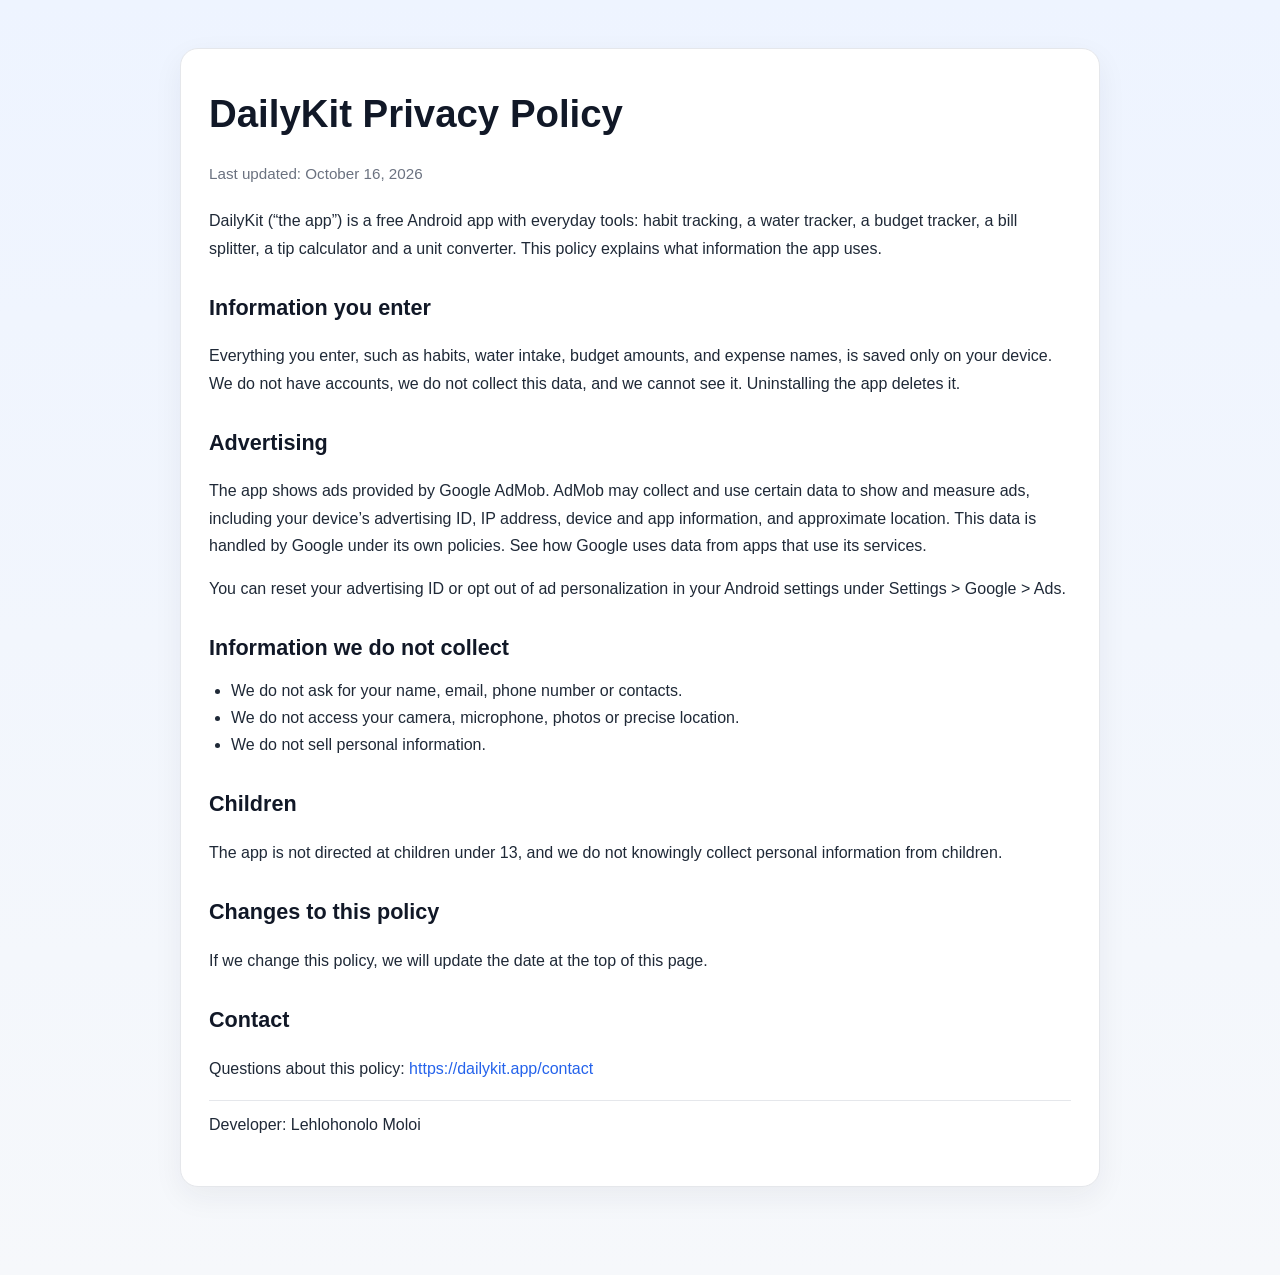
==== index.html @ 83812784 "Create DailyKit privacy policy landing page" ====
<!DOCTYPE html>
<html lang="en">
<head>
  <meta charset="UTF-8" />
  <meta name="viewport" content="width=device-width, initial-scale=1.0" />
  <title>DailyKit Privacy Policy</title>
  <style>
    :root {
      --bg: #f6f8fb;
      --card: #ffffff;
      --text: #1f2937;
      --muted: #6b7280;
      --border: #e5e7eb;
      --accent: #2563eb;
      --accent-soft: #dbeafe;
    }

    * { box-sizing: border-box; }

    body {
      margin: 0;
      font-family: Arial, Helvetica, sans-serif;
      background: linear-gradient(180deg, #eef4ff 0%, var(--bg) 100%);
      color: var(--text);
      line-height: 1.7;
    }

    .container {
      max-width: 960px;
      margin: 48px auto;
      padding: 0 20px 40px;
    }

    .card {
      background: var(--card);
      border: 1px solid var(--border);
      border-radius: 18px;
      box-shadow: 0 10px 30px rgba(31, 41, 55, 0.06);
      padding: 32px 28px;
    }

    h1 {
      font-size: clamp(2rem, 3vw, 2.8rem);
      margin: 0 0 8px;
      color: #111827;
    }

    h2 {
      margin-top: 28px;
      margin-bottom: 10px;
      font-size: 1.35rem;
      color: #111827;
    }

    p, li {
      font-size: 1rem;
      color: var(--text);
    }

    .meta {
      color: var(--muted);
      font-size: 0.95rem;
      margin-bottom: 20px;
    }

    ul {
      padding-left: 22px;
      margin-top: 8px;
    }

    a {
      color: var(--accent);
      text-decoration: none;
      word-break: break-word;
    }

    a:hover {
      text-decoration: underline;
    }

    .developer {
      margin-top: 18px;
      padding-top: 10px;
      border-top: 1px solid var(--border);
      color: var(--text);
    }
  </style>
</head>
<body>
  <div class="container">
    <div class="card">
      <h1>DailyKit Privacy Policy</h1>
      <p class="meta">Last updated: October 16, 2026</p>

      <p>DailyKit (&ldquo;the app&rdquo;) is a free Android app with everyday tools: habit tracking, a water tracker, a budget tracker, a bill splitter, a tip calculator and a unit converter. This policy explains what information the app uses.</p>

      <h2>Information you enter</h2>
      <p>Everything you enter, such as habits, water intake, budget amounts, and expense names, is saved only on your device. We do not have accounts, we do not collect this data, and we cannot see it. Uninstalling the app deletes it.</p>

      <h2>Advertising</h2>
      <p>The app shows ads provided by Google AdMob. AdMob may collect and use certain data to show and measure ads, including your device&rsquo;s advertising ID, IP address, device and app information, and approximate location. This data is handled by Google under its own policies. See how Google uses data from apps that use its services.</p>
      <p>You can reset your advertising ID or opt out of ad personalization in your Android settings under Settings &gt; Google &gt; Ads.</p>

      <h2>Information we do not collect</h2>
      <ul>
        <li>We do not ask for your name, email, phone number or contacts.</li>
        <li>We do not access your camera, microphone, photos or precise location.</li>
        <li>We do not sell personal information.</li>
      </ul>

      <h2>Children</h2>
      <p>The app is not directed at children under 13, and we do not knowingly collect personal information from children.</p>

      <h2>Changes to this policy</h2>
      <p>If we change this policy, we will update the date at the top of this page.</p>

      <h2>Contact</h2>
      <p>Questions about this policy: <a href="https://dailykit.app/contact">https://dailykit.app/contact</a></p>
      <p class="developer">Developer: Lehlohonolo Moloi</p>
    </div>
  </div>
</body>
</html>
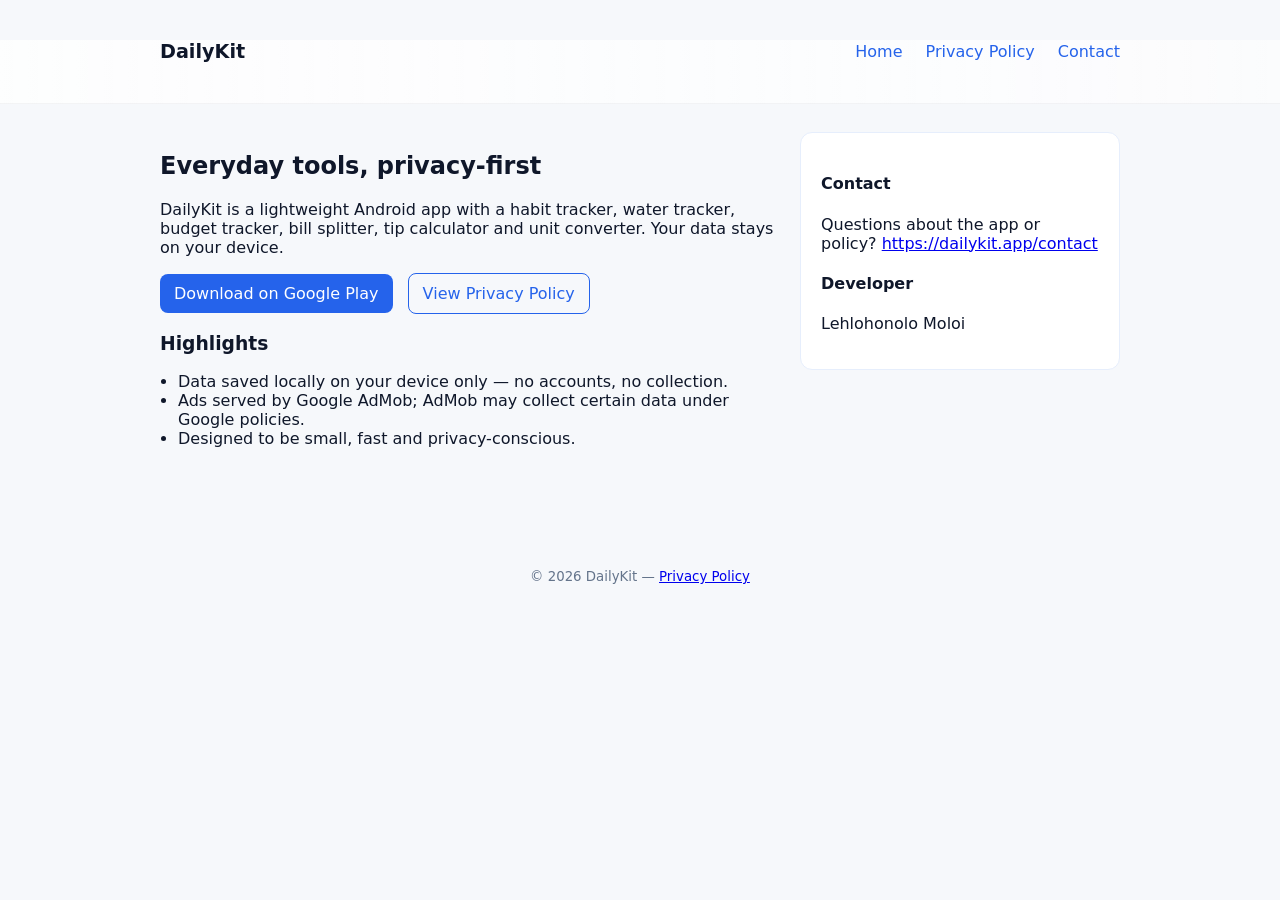
==== commit e4c5e064: "Make site functional: add landing page, privacy page and styles" ====
--- a/index.html
+++ b/index.html
@@ -1,123 +1,56 @@
-<!DOCTYPE html>
+<!doctype html>
 <html lang="en">
 <head>
-  <meta charset="UTF-8" />
-  <meta name="viewport" content="width=device-width, initial-scale=1.0" />
-  <title>DailyKit Privacy Policy</title>
-  <style>
-    :root {
-      --bg: #f6f8fb;
-      --card: #ffffff;
-      --text: #1f2937;
-      --muted: #6b7280;
-      --border: #e5e7eb;
-      --accent: #2563eb;
-      --accent-soft: #dbeafe;
-    }
-
-    * { box-sizing: border-box; }
-
-    body {
-      margin: 0;
-      font-family: Arial, Helvetica, sans-serif;
-      background: linear-gradient(180deg, #eef4ff 0%, var(--bg) 100%);
-      color: var(--text);
-      line-height: 1.7;
-    }
-
-    .container {
-      max-width: 960px;
-      margin: 48px auto;
-      padding: 0 20px 40px;
-    }
-
-    .card {
-      background: var(--card);
-      border: 1px solid var(--border);
-      border-radius: 18px;
-      box-shadow: 0 10px 30px rgba(31, 41, 55, 0.06);
-      padding: 32px 28px;
-    }
-
-    h1 {
-      font-size: clamp(2rem, 3vw, 2.8rem);
-      margin: 0 0 8px;
-      color: #111827;
-    }
-
-    h2 {
-      margin-top: 28px;
-      margin-bottom: 10px;
-      font-size: 1.35rem;
-      color: #111827;
-    }
-
-    p, li {
-      font-size: 1rem;
-      color: var(--text);
-    }
-
-    .meta {
-      color: var(--muted);
-      font-size: 0.95rem;
-      margin-bottom: 20px;
-    }
-
-    ul {
-      padding-left: 22px;
-      margin-top: 8px;
-    }
-
-    a {
-      color: var(--accent);
-      text-decoration: none;
-      word-break: break-word;
-    }
-
-    a:hover {
-      text-decoration: underline;
-    }
-
-    .developer {
-      margin-top: 18px;
-      padding-top: 10px;
-      border-top: 1px solid var(--border);
-      color: var(--text);
-    }
-  </style>
+  <meta charset="utf-8">
+  <meta name="viewport" content="width=device-width,initial-scale=1">
+  <title>DailyKit — Everyday tools</title>
+  <meta name="description" content="DailyKit — habit tracker, water tracker, budget tools and converters. Privacy-focused Android app.">
+  <link rel="stylesheet" href="/assets/style.css">
 </head>
 <body>
-  <div class="container">
-    <div class="card">
-      <h1>DailyKit Privacy Policy</h1>
-      <p class="meta">Last updated: October 16, 2026</p>
+  <header class="site-header">
+    <div class="container">
+      <h1 class="brand">DailyKit</h1>
+      <nav>
+        <a href="/">Home</a>
+        <a href="/privacy.html">Privacy Policy</a>
+        <a href="https://dailykit.app/contact" target="_blank" rel="noopener">Contact</a>
+      </nav>
+    </div>
+  </header>
 
-      <p>DailyKit (&ldquo;the app&rdquo;) is a free Android app with everyday tools: habit tracking, a water tracker, a budget tracker, a bill splitter, a tip calculator and a unit converter. This policy explains what information the app uses.</p>
+  <main class="container hero">
+    <section>
+      <h2>Everyday tools, privacy-first</h2>
+      <p>DailyKit is a lightweight Android app with a habit tracker, water tracker, budget tracker, bill splitter, tip calculator and unit converter. Your data stays on your device.</p>
 
-      <h2>Information you enter</h2>
-      <p>Everything you enter, such as habits, water intake, budget amounts, and expense names, is saved only on your device. We do not have accounts, we do not collect this data, and we cannot see it. Uninstalling the app deletes it.</p>
+      <p class="buttons">
+        <!-- Replace the href below with the Play Store URL for your app -->
+        <a class="btn" href="#" aria-label="Download on Google Play (replace with your Play Store URL)">Download on Google Play</a>
+        <a class="btn ghost" href="/privacy.html">View Privacy Policy</a>
+      </p>
 
-      <h2>Advertising</h2>
-      <p>The app shows ads provided by Google AdMob. AdMob may collect and use certain data to show and measure ads, including your device&rsquo;s advertising ID, IP address, device and app information, and approximate location. This data is handled by Google under its own policies. See how Google uses data from apps that use its services.</p>
-      <p>You can reset your advertising ID or opt out of ad personalization in your Android settings under Settings &gt; Google &gt; Ads.</p>
+      <h3>Highlights</h3>
+      <ul>
+        <li>Data saved locally on your device only — no accounts, no collection.</li>
+        <li>Ads served by Google AdMob; AdMob may collect certain data under Google policies.</li>
+        <li>Designed to be small, fast and privacy-conscious.</li>
+      </ul>
+    </section>
 
-      <h2>Information we do not collect</h2>
-      <ul>
-        <li>We do not ask for your name, email, phone number or contacts.</li>
-        <li>We do not access your camera, microphone, photos or precise location.</li>
-        <li>We do not sell personal information.</li>
-      </ul>
+    <aside class="card">
+      <h4>Contact</h4>
+      <p>Questions about the app or policy? <a href="https://dailykit.app/contact" target="_blank" rel="noopener">https://dailykit.app/contact</a></p>
 
-      <h2>Children</h2>
-      <p>The app is not directed at children under 13, and we do not knowingly collect personal information from children.</p>
+      <h4>Developer</h4>
+      <p>Lehlohonolo Moloi</p>
+    </aside>
+  </main>
 
-      <h2>Changes to this policy</h2>
-      <p>If we change this policy, we will update the date at the top of this page.</p>
-
-      <h2>Contact</h2>
-      <p>Questions about this policy: <a href="https://dailykit.app/contact">https://dailykit.app/contact</a></p>
-      <p class="developer">Developer: Lehlohonolo Moloi</p>
+  <footer class="site-footer">
+    <div class="container">
+      <small>&copy; 2026 DailyKit — <a href="/privacy.html">Privacy Policy</a></small>
     </div>
-  </div>
+  </footer>
 </body>
 </html>
--- a/assets/style.css
+++ b/assets/style.css
@@ -0,0 +1,20 @@
+:root{
+  --bg:#f6f8fb; --card:#fff; --text:#0f172a; --muted:#64748b; --accent:#2563eb; --border:#e6eefc;
+}
+*{box-sizing:border-box}
+body{font-family:Inter, ui-sans-serif, system-ui, -apple-system, "Segoe UI", Roboto, "Helvetica Neue", Arial; margin:0; background:var(--bg); color:var(--text);}
+.container{max-width:1000px; margin:40px auto; padding:0 20px}
+.site-header{background:linear-gradient(90deg, rgba(255,255,255,0.8), rgba(255,255,255,0.6)); border-bottom:1px solid rgba(15,23,42,0.04);}
+.site-header.small{padding:14px 0}
+.site-header .container{display:flex; align-items:center; justify-content:space-between}
+.brand{font-weight:700; margin:0; font-size:1.2rem}
+nav a{margin-left:18px; color:var(--accent); text-decoration:none}
+.hero{display:grid; grid-template-columns:1fr 320px; gap:24px; align-items:start; margin-top:28px}
+.card{background:var(--card); border:1px solid var(--border); border-radius:12px; padding:20px}
+.buttons{margin-top:16px}
+.btn{display:inline-block; padding:10px 14px; background:var(--accent); color:white; border-radius:8px; text-decoration:none}
+.btn.ghost{background:transparent; border:1px solid var(--accent); color:var(--accent); margin-left:10px}
+ul{padding-left:18px}
+.meta{color:var(--muted); font-size:0.95rem}
+.site-footer{padding:22px 0; text-align:center; color:var(--muted); margin-top:28px}
+@media(max-width:820px){.hero{grid-template-columns:1fr;}.site-header .container{flex-direction:column; align-items:flex-start}nav a{margin-left:10px; display:inline-block; margin-top:8px}}
